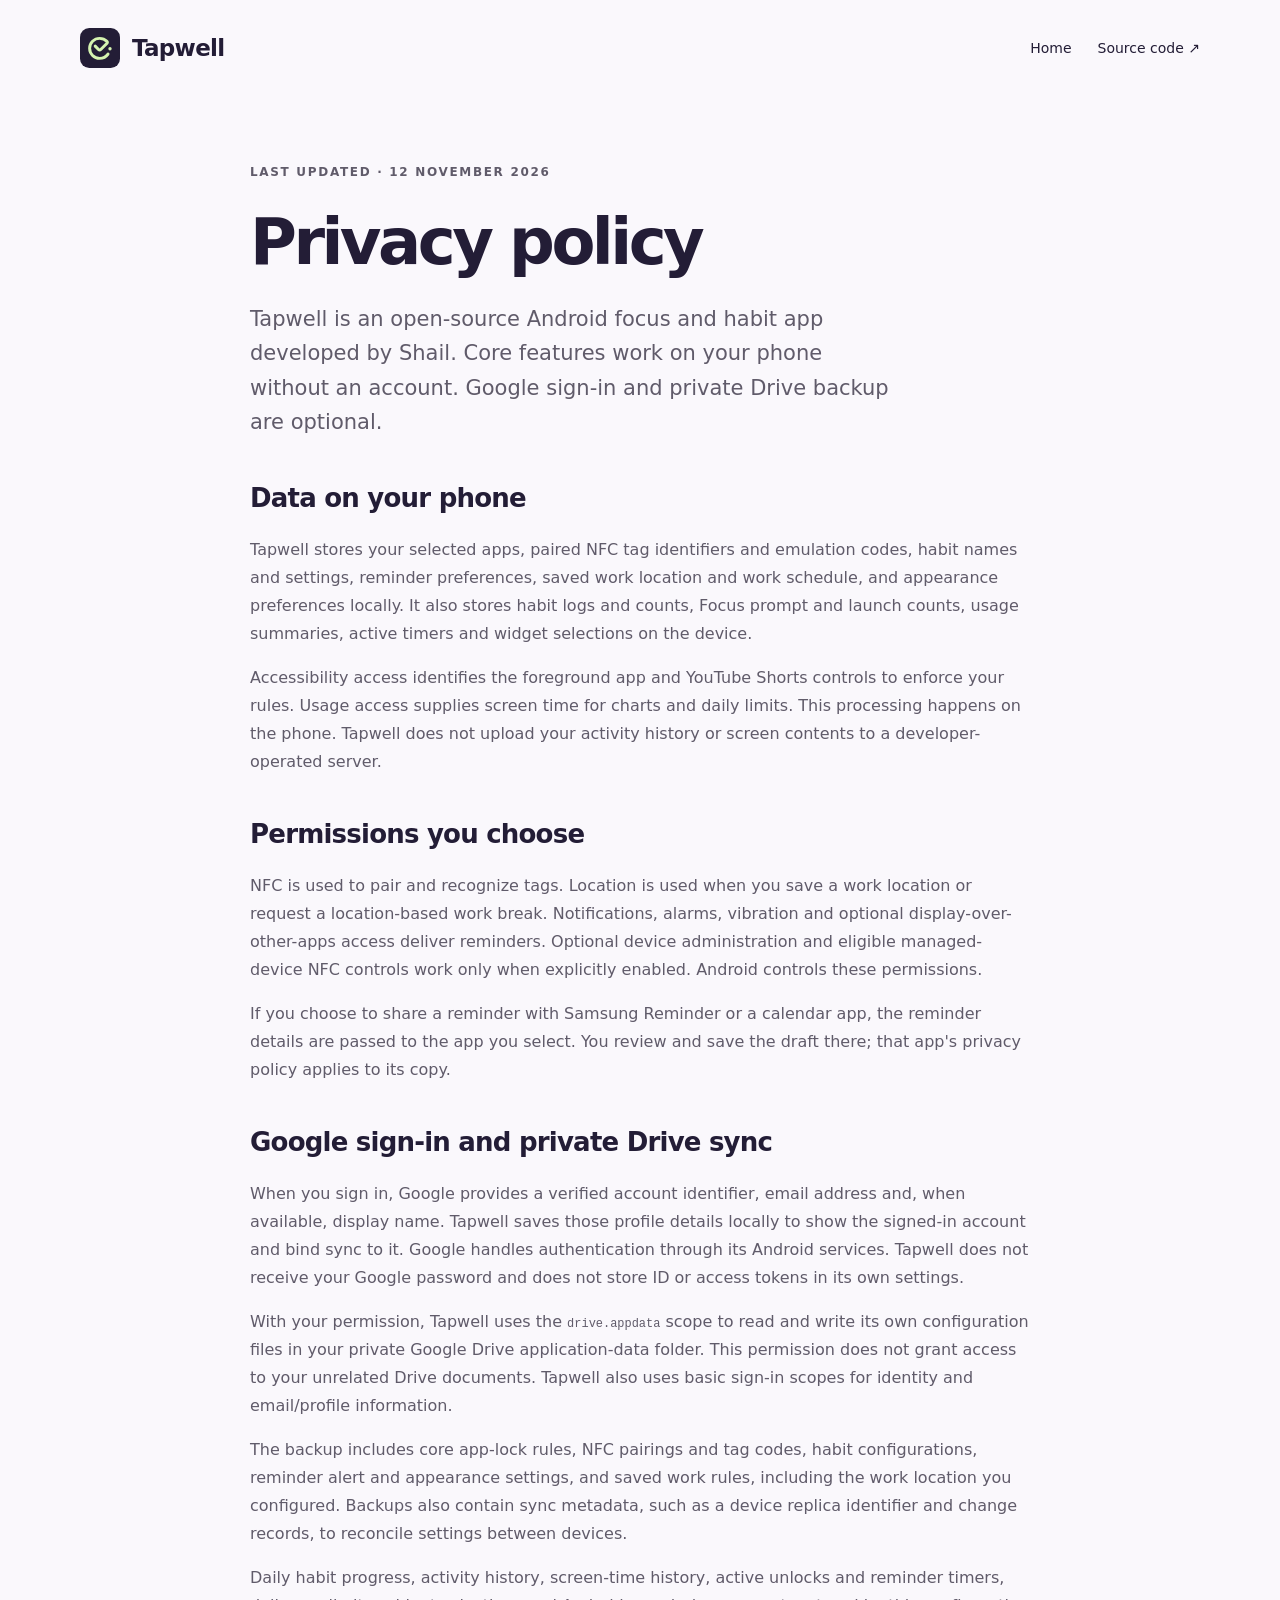
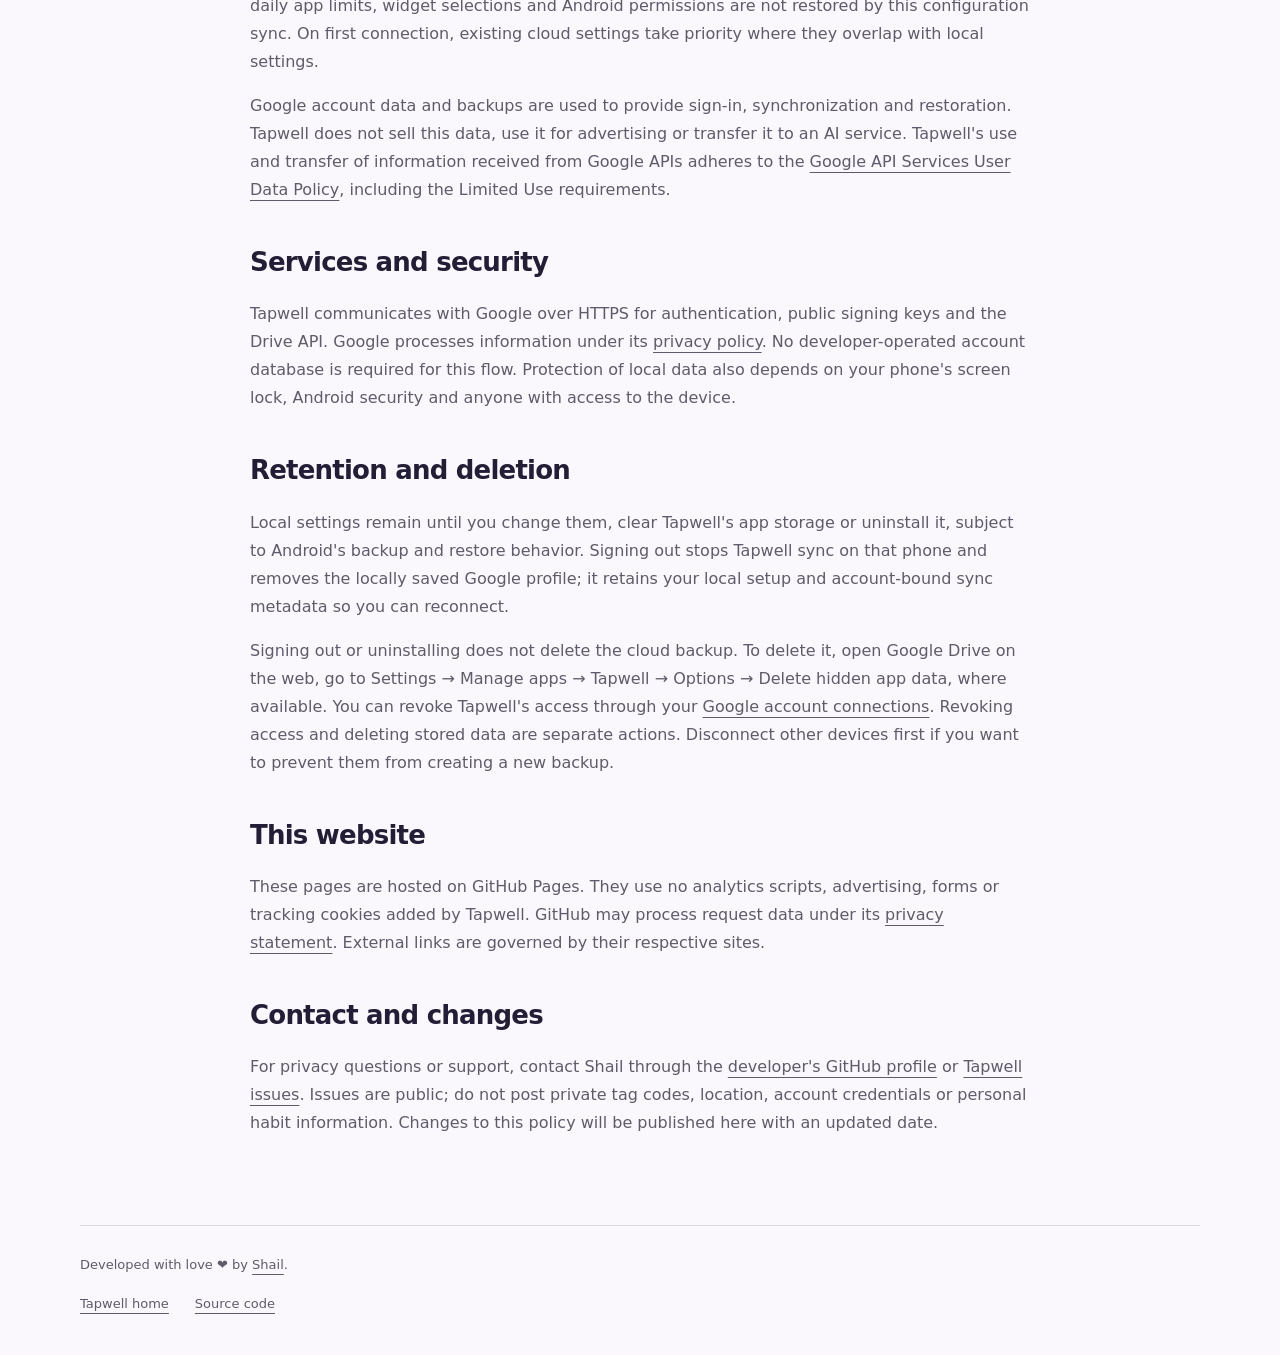
==== docs/privacy.html @ ba1a3500 "Publish Tapwell homepage and privacy policy" ====
<!doctype html>
<html lang="en">
<head>
  <meta charset="utf-8">
  <meta name="viewport" content="width=device-width, initial-scale=1">
  <meta name="description" content="How Tapwell handles local app data, Google sign-in and optional private Google Drive backups.">
  <title>Privacy policy — Tapwell</title>
  <link rel="icon" href="tapwell.svg" type="image/svg+xml">
  <link rel="stylesheet" href="style.css">
</head>
<body>
  <header><a class="brand" href="./"><img src="tapwell.svg" width="40" height="40" alt="">Tapwell</a><nav aria-label="Main"><a href="./">Home</a><a href="https://github.com/Shail9802/Tapwell">Source code ↗</a></nav></header>
  <main class="policy">
    <p class="eyebrow">Last updated · 12 November 2026</p>
    <h1>Privacy policy</h1>
    <p class="lead">Tapwell is an open-source Android focus and habit app developed by Shail. Core features work on your phone without an account. Google sign-in and private Drive backup are optional.</p>
    <h2>Data on your phone</h2>
    <p>Tapwell stores your selected apps, paired NFC tag identifiers and emulation codes, habit names and settings, reminder preferences, saved work location and work schedule, and appearance preferences locally. It also stores habit logs and counts, Focus prompt and launch counts, usage summaries, active timers and widget selections on the device.</p>
    <p>Accessibility access identifies the foreground app and YouTube Shorts controls to enforce your rules. Usage access supplies screen time for charts and daily limits. This processing happens on the phone. Tapwell does not upload your activity history or screen contents to a developer-operated server.</p>
    <h2>Permissions you choose</h2>
    <p>NFC is used to pair and recognize tags. Location is used when you save a work location or request a location-based work break. Notifications, alarms, vibration and optional display-over-other-apps access deliver reminders. Optional device administration and eligible managed-device NFC controls work only when explicitly enabled. Android controls these permissions.</p>
    <p>If you choose to share a reminder with Samsung Reminder or a calendar app, the reminder details are passed to the app you select. You review and save the draft there; that app's privacy policy applies to its copy.</p>
    <h2>Google sign-in and private Drive sync</h2>
    <p>When you sign in, Google provides a verified account identifier, email address and, when available, display name. Tapwell saves those profile details locally to show the signed-in account and bind sync to it. Google handles authentication through its Android services. Tapwell does not receive your Google password and does not store ID or access tokens in its own settings.</p>
    <p>With your permission, Tapwell uses the <code>drive.appdata</code> scope to read and write its own configuration files in your private Google Drive application-data folder. This permission does not grant access to your unrelated Drive documents. Tapwell also uses basic sign-in scopes for identity and email/profile information.</p>
    <p>The backup includes core app-lock rules, NFC pairings and tag codes, habit configurations, reminder alert and appearance settings, and saved work rules, including the work location you configured. Backups also contain sync metadata, such as a device replica identifier and change records, to reconcile settings between devices.</p>
    <p>Daily habit progress, activity history, screen-time history, active unlocks and reminder timers, daily app limits, widget selections and Android permissions are not restored by this configuration sync. On first connection, existing cloud settings take priority where they overlap with local settings.</p>
    <p>Google account data and backups are used to provide sign-in, synchronization and restoration. Tapwell does not sell this data, use it for advertising or transfer it to an AI service. Tapwell's use and transfer of information received from Google APIs adheres to the <a href="https://developers.google.com/terms/api-services-user-data-policy">Google API Services User Data Policy</a>, including the Limited Use requirements.</p>
    <h2>Services and security</h2>
    <p>Tapwell communicates with Google over HTTPS for authentication, public signing keys and the Drive API. Google processes information under its <a href="https://policies.google.com/privacy">privacy policy</a>. No developer-operated account database is required for this flow. Protection of local data also depends on your phone's screen lock, Android security and anyone with access to the device.</p>
    <h2>Retention and deletion</h2>
    <p>Local settings remain until you change them, clear Tapwell's app storage or uninstall it, subject to Android's backup and restore behavior. Signing out stops Tapwell sync on that phone and removes the locally saved Google profile; it retains your local setup and account-bound sync metadata so you can reconnect.</p>
    <p>Signing out or uninstalling does not delete the cloud backup. To delete it, open Google Drive on the web, go to Settings → Manage apps → Tapwell → Options → Delete hidden app data, where available. You can revoke Tapwell's access through your <a href="https://myaccount.google.com/connections">Google account connections</a>. Revoking access and deleting stored data are separate actions. Disconnect other devices first if you want to prevent them from creating a new backup.</p>
    <h2>This website</h2>
    <p>These pages are hosted on GitHub Pages. They use no analytics scripts, advertising, forms or tracking cookies added by Tapwell. GitHub may process request data under its <a href="https://docs.github.com/en/site-policy/privacy-policies/github-general-privacy-statement">privacy statement</a>. External links are governed by their respective sites.</p>
    <h2>Contact and changes</h2>
    <p>For privacy questions or support, contact Shail through the <a href="https://github.com/Shail9802">developer's GitHub profile</a> or <a href="https://github.com/Shail9802/Tapwell/issues">Tapwell issues</a>. Issues are public; do not post private tag codes, location, account credentials or personal habit information. Changes to this policy will be published here with an updated date.</p>
  </main>
  <footer><p>Developed with love ❤️ by <a href="https://github.com/Shail9802">Shail</a>.</p><div><a href="./">Tapwell home</a><a href="https://github.com/Shail9802/Tapwell">Source code</a></div></footer>
</body>
</html>
---- docs/style.css ----
:root{color-scheme:light dark;--bg:#faf8fc;--ink:#231d36;--muted:#605b6a;--line:#ded9e5;--accent:#d5f3b0;--surface:#f0edf4;font-family:system-ui,-apple-system,"Segoe UI",sans-serif;color:var(--ink);background:var(--bg)}
*{box-sizing:border-box}body{margin:0}a{color:inherit;text-underline-offset:5px}a:hover{text-decoration-thickness:2px}a:focus-visible{outline:3px solid #72964e;outline-offset:5px;border-radius:4px}header,main,footer{width:min(1120px,calc(100% - 64px));margin-inline:auto}header{display:flex;justify-content:space-between;align-items:center;gap:24px;padding-block:28px}.brand{display:flex;align-items:center;gap:12px;font-size:23px;font-weight:650;text-decoration:none;letter-spacing:-.7px}nav,footer div{display:flex;gap:26px;flex-wrap:wrap}nav{font-size:14px}nav a{text-decoration:none}.intro{padding:84px 0 96px;max-width:850px}.eyebrow,.number{text-transform:uppercase;letter-spacing:.14em;font-size:12px;font-weight:650;color:var(--muted)}h1{font-size:clamp(48px,7.6vw,88px);line-height:1.04;letter-spacing:-.055em;font-weight:550;margin:26px 0}.lead{font-size:21px;line-height:1.65;max-width:650px;color:var(--muted)}.button{display:inline-flex;gap:30px;align-items:center;padding:18px 24px;border-radius:30px;background:var(--ink);color:var(--bg);font-weight:600;text-decoration:none;margin-top:20px;transition:transform .18s}.button:hover{transform:translateY(-2px)}.button:active{transform:translateY(1px)}.detail{font-size:13px;color:var(--muted);margin-top:18px}.features{display:grid;grid-template-columns:repeat(3,1fr);gap:40px;padding:48px 0 64px;border-top:1px solid var(--line)}h2{font-size:26px;line-height:1.25;letter-spacing:-.03em;font-weight:600}p{line-height:1.75}.features p,.account p{color:var(--muted)}.account{padding:40px;border-radius:28px;background:var(--surface);margin:0 0 72px;max-width:850px}.account h2{margin-top:0}.policy{max-width:780px;padding:54px 0 72px}.policy h1{font-size:clamp(42px,6vw,64px)}.policy h2{margin-top:42px}.policy p{color:var(--muted)}code{overflow-wrap:anywhere;font-size:.92em}footer{border-top:1px solid var(--line);padding:28px 0 44px;font-size:13px;color:var(--muted)}footer p{margin:0 0 10px}footer div{margin-top:20px}@media(prefers-color-scheme:dark){:root{--bg:#17141e;--ink:#eeebf3;--muted:#bdb7c8;--line:#393342;--surface:#25202f}.button{background:var(--accent);color:#231d36}}@media(max-width:700px){header,main,footer{width:calc(100% - 40px)}header{gap:16px}nav{gap:16px;font-size:12px}.intro{padding:50px 0 64px}.lead{font-size:18px}.features{grid-template-columns:1fr;gap:24px;padding-block:32px}.features h2{margin-top:12px}.account{padding:24px;margin-bottom:48px}.policy{padding-top:32px}.brand{font-size:21px}.brand img{width:34px;height:34px}}@media(prefers-reduced-motion:reduce){*{transition:none!important;animation:none!important}}
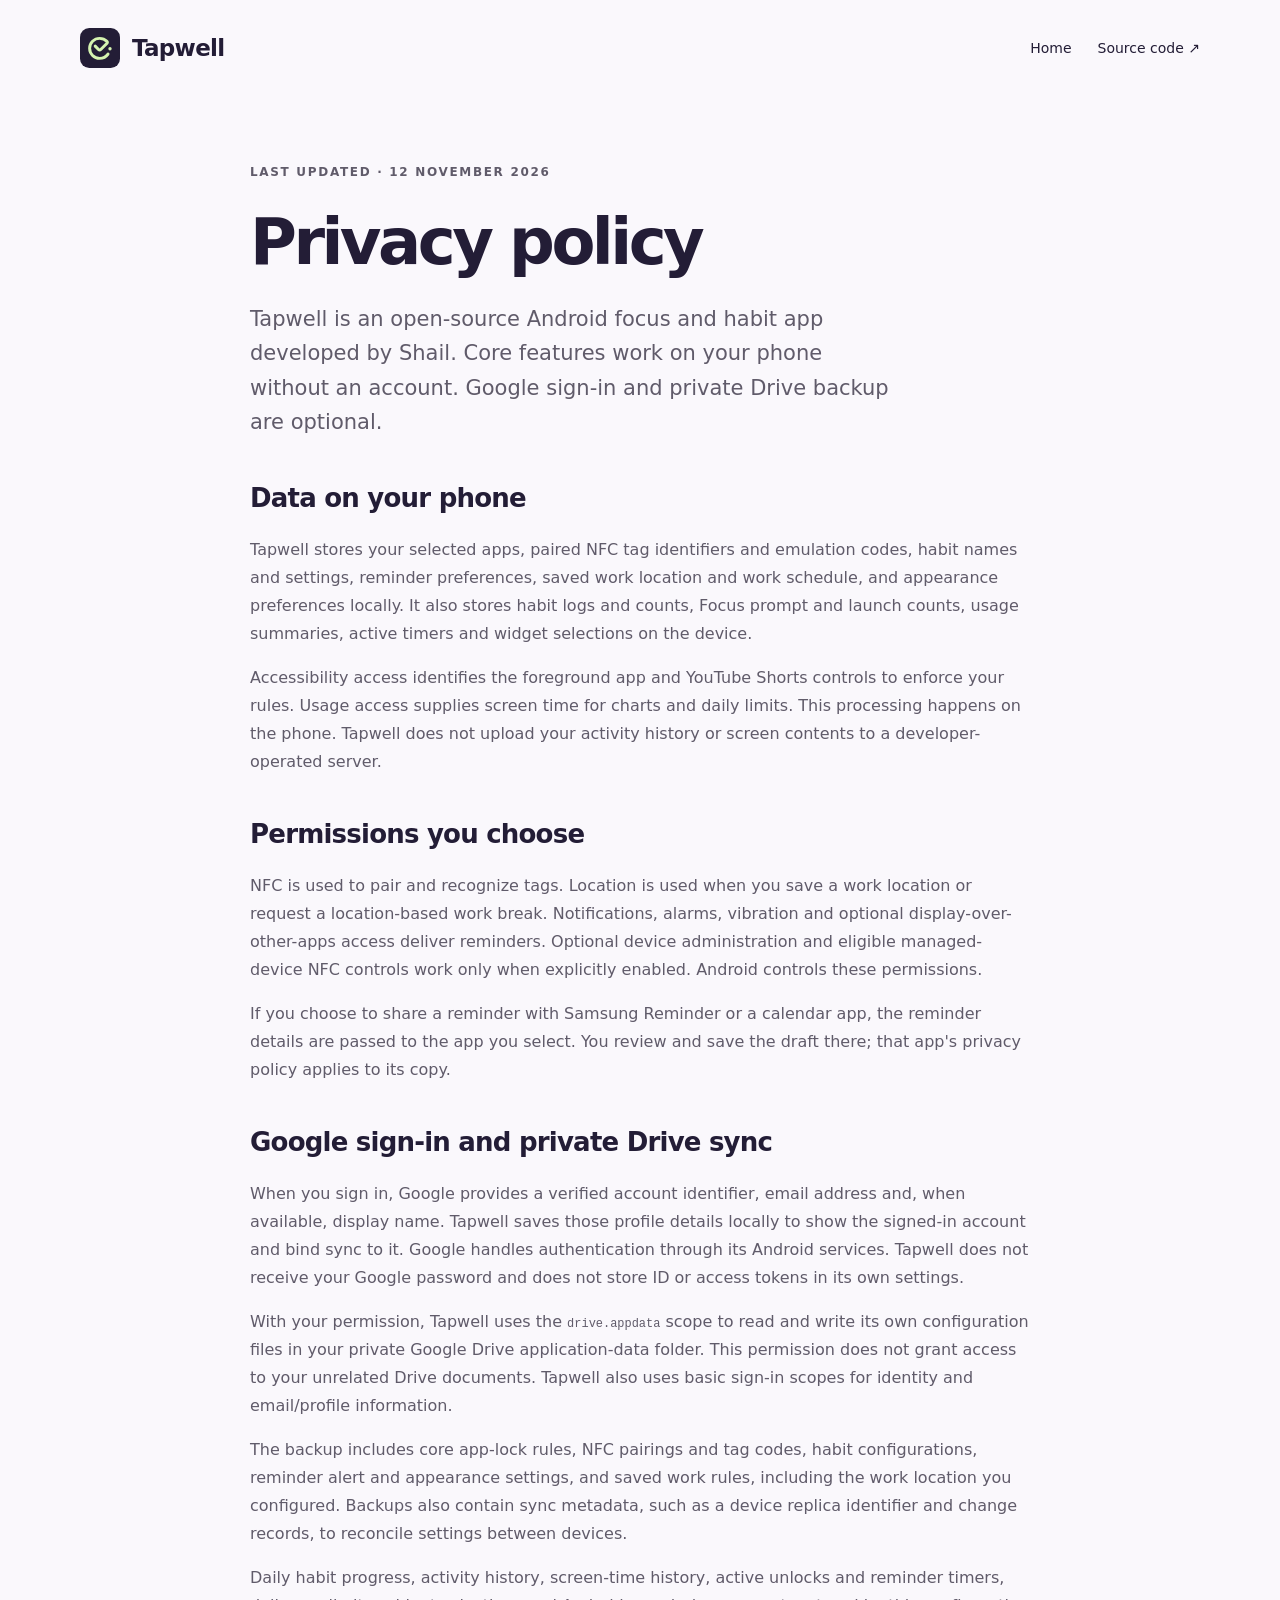
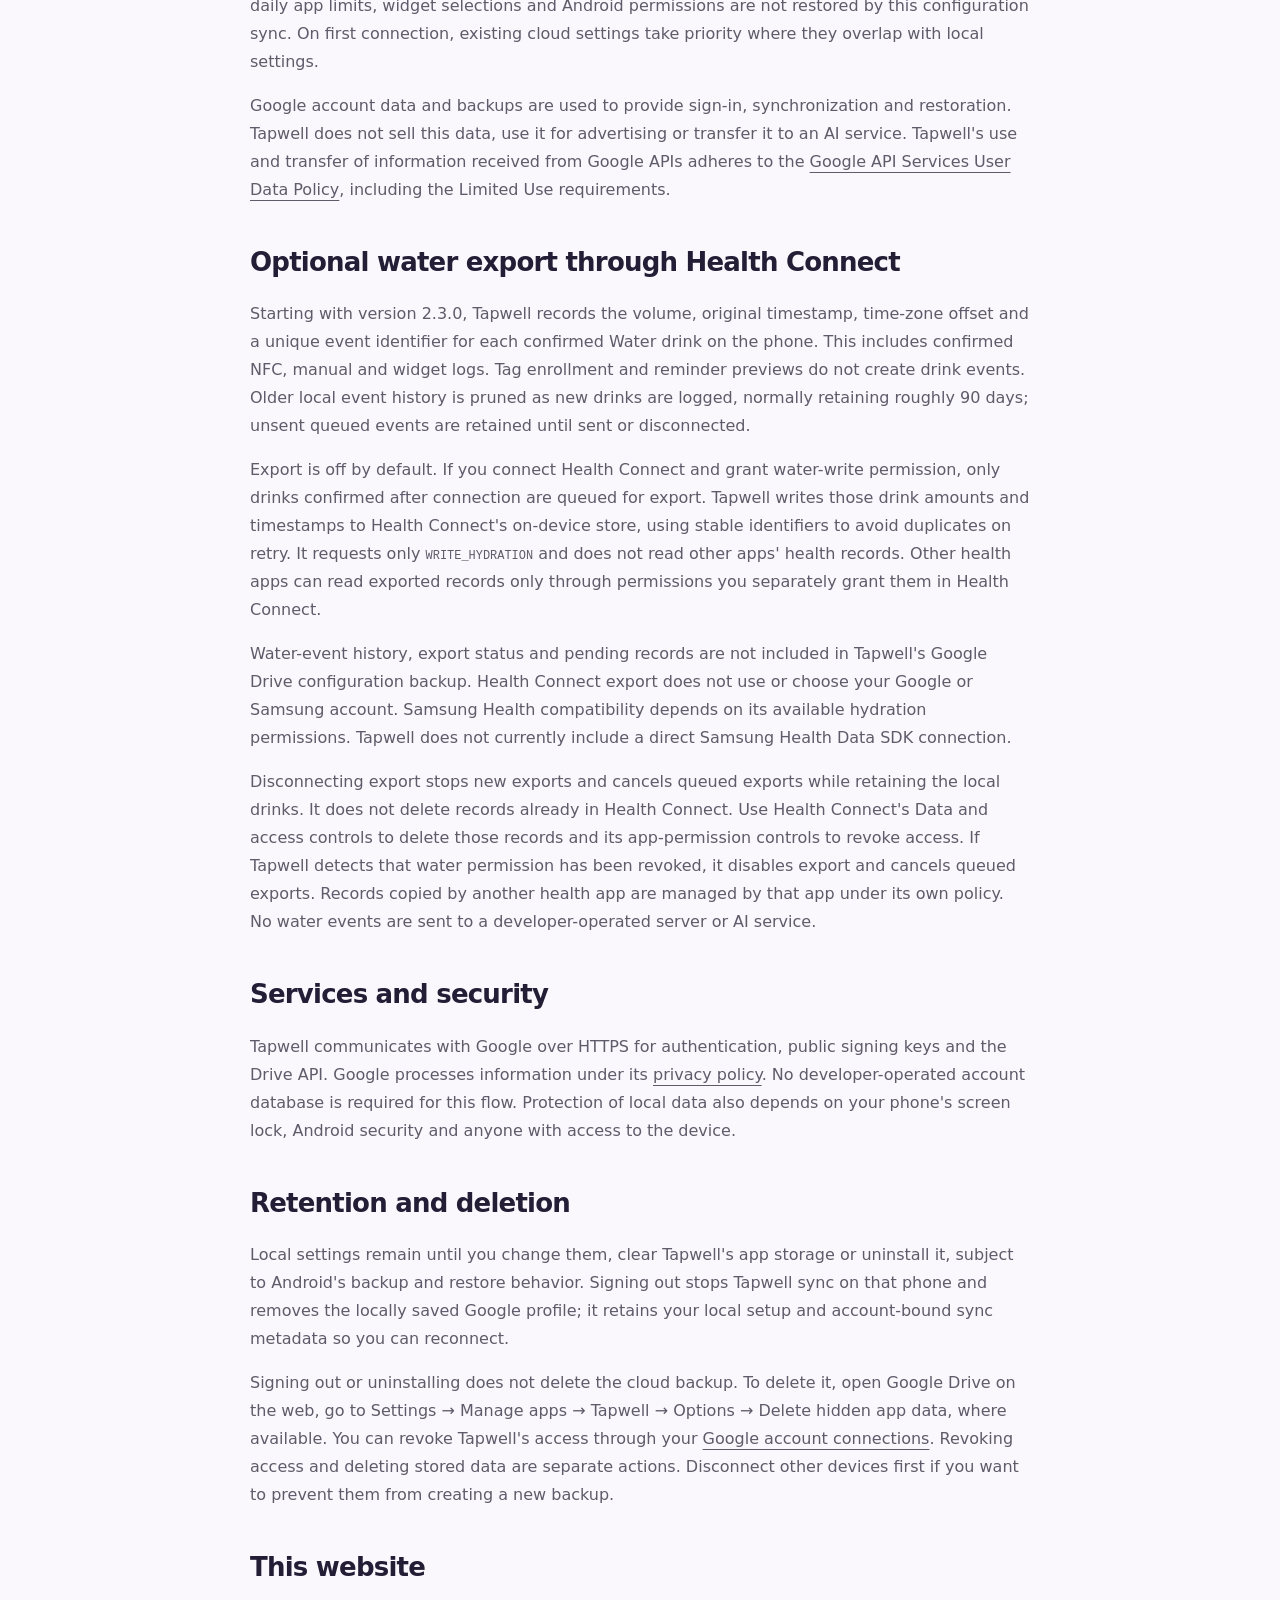
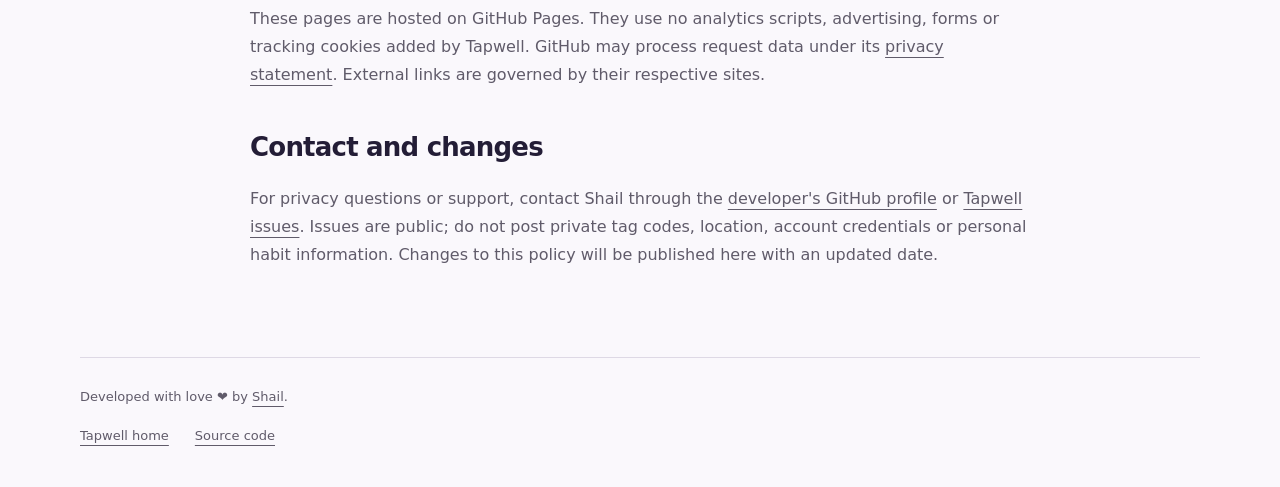
==== commit 67ba50a2: "Add optional Health Connect water export and Samsung compatibility status" ====
--- a/docs/privacy.html
+++ b/docs/privacy.html
@@ -26,6 +26,11 @@
     <p>The backup includes core app-lock rules, NFC pairings and tag codes, habit configurations, reminder alert and appearance settings, and saved work rules, including the work location you configured. Backups also contain sync metadata, such as a device replica identifier and change records, to reconcile settings between devices.</p>
     <p>Daily habit progress, activity history, screen-time history, active unlocks and reminder timers, daily app limits, widget selections and Android permissions are not restored by this configuration sync. On first connection, existing cloud settings take priority where they overlap with local settings.</p>
     <p>Google account data and backups are used to provide sign-in, synchronization and restoration. Tapwell does not sell this data, use it for advertising or transfer it to an AI service. Tapwell's use and transfer of information received from Google APIs adheres to the <a href="https://developers.google.com/terms/api-services-user-data-policy">Google API Services User Data Policy</a>, including the Limited Use requirements.</p>
+    <h2>Optional water export through Health Connect</h2>
+    <p>Starting with version 2.3.0, Tapwell records the volume, original timestamp, time-zone offset and a unique event identifier for each confirmed Water drink on the phone. This includes confirmed NFC, manual and widget logs. Tag enrollment and reminder previews do not create drink events. Older local event history is pruned as new drinks are logged, normally retaining roughly 90 days; unsent queued events are retained until sent or disconnected.</p>
+    <p>Export is off by default. If you connect Health Connect and grant water-write permission, only drinks confirmed after connection are queued for export. Tapwell writes those drink amounts and timestamps to Health Connect's on-device store, using stable identifiers to avoid duplicates on retry. It requests only <code>WRITE_HYDRATION</code> and does not read other apps' health records. Other health apps can read exported records only through permissions you separately grant them in Health Connect.</p>
+    <p>Water-event history, export status and pending records are not included in Tapwell's Google Drive configuration backup. Health Connect export does not use or choose your Google or Samsung account. Samsung Health compatibility depends on its available hydration permissions. Tapwell does not currently include a direct Samsung Health Data SDK connection.</p>
+    <p>Disconnecting export stops new exports and cancels queued exports while retaining the local drinks. It does not delete records already in Health Connect. Use Health Connect's Data and access controls to delete those records and its app-permission controls to revoke access. If Tapwell detects that water permission has been revoked, it disables export and cancels queued exports. Records copied by another health app are managed by that app under its own policy. No water events are sent to a developer-operated server or AI service.</p>
     <h2>Services and security</h2>
     <p>Tapwell communicates with Google over HTTPS for authentication, public signing keys and the Drive API. Google processes information under its <a href="https://policies.google.com/privacy">privacy policy</a>. No developer-operated account database is required for this flow. Protection of local data also depends on your phone's screen lock, Android security and anyone with access to the device.</p>
     <h2>Retention and deletion</h2>
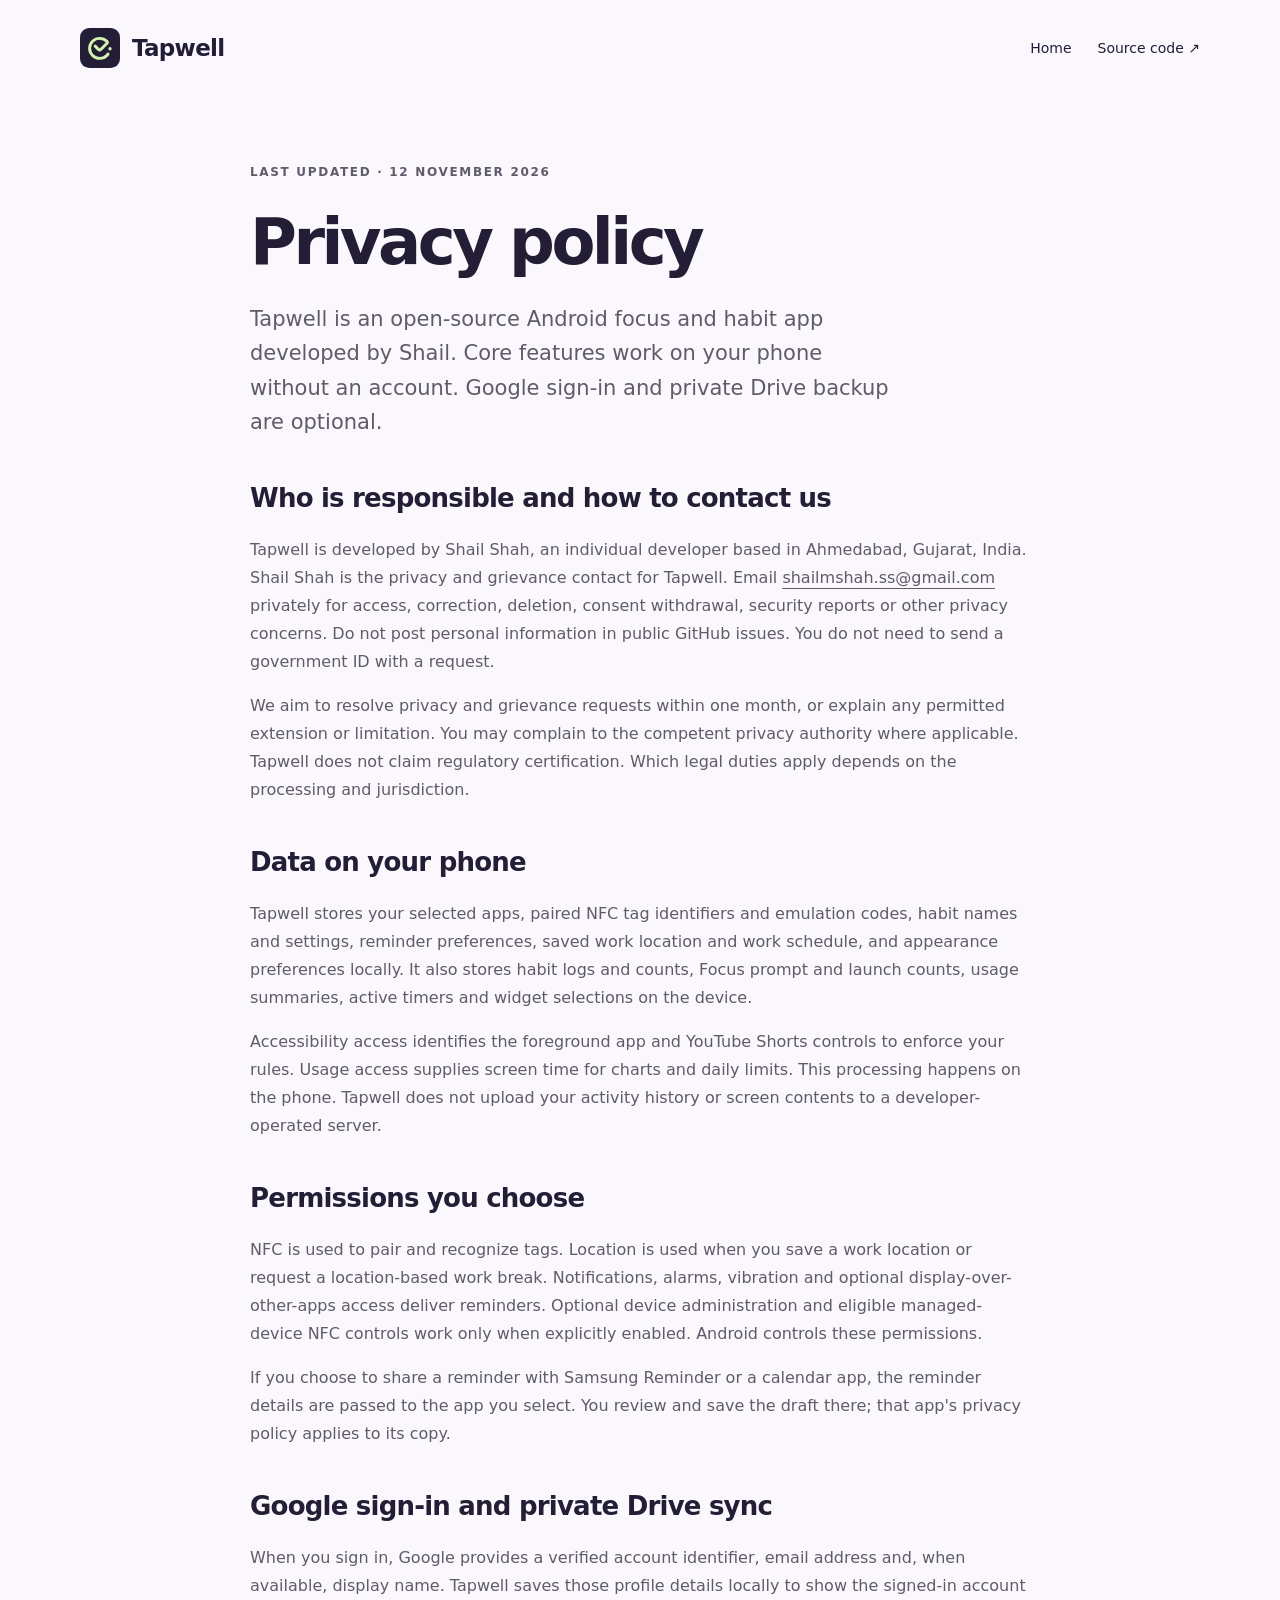
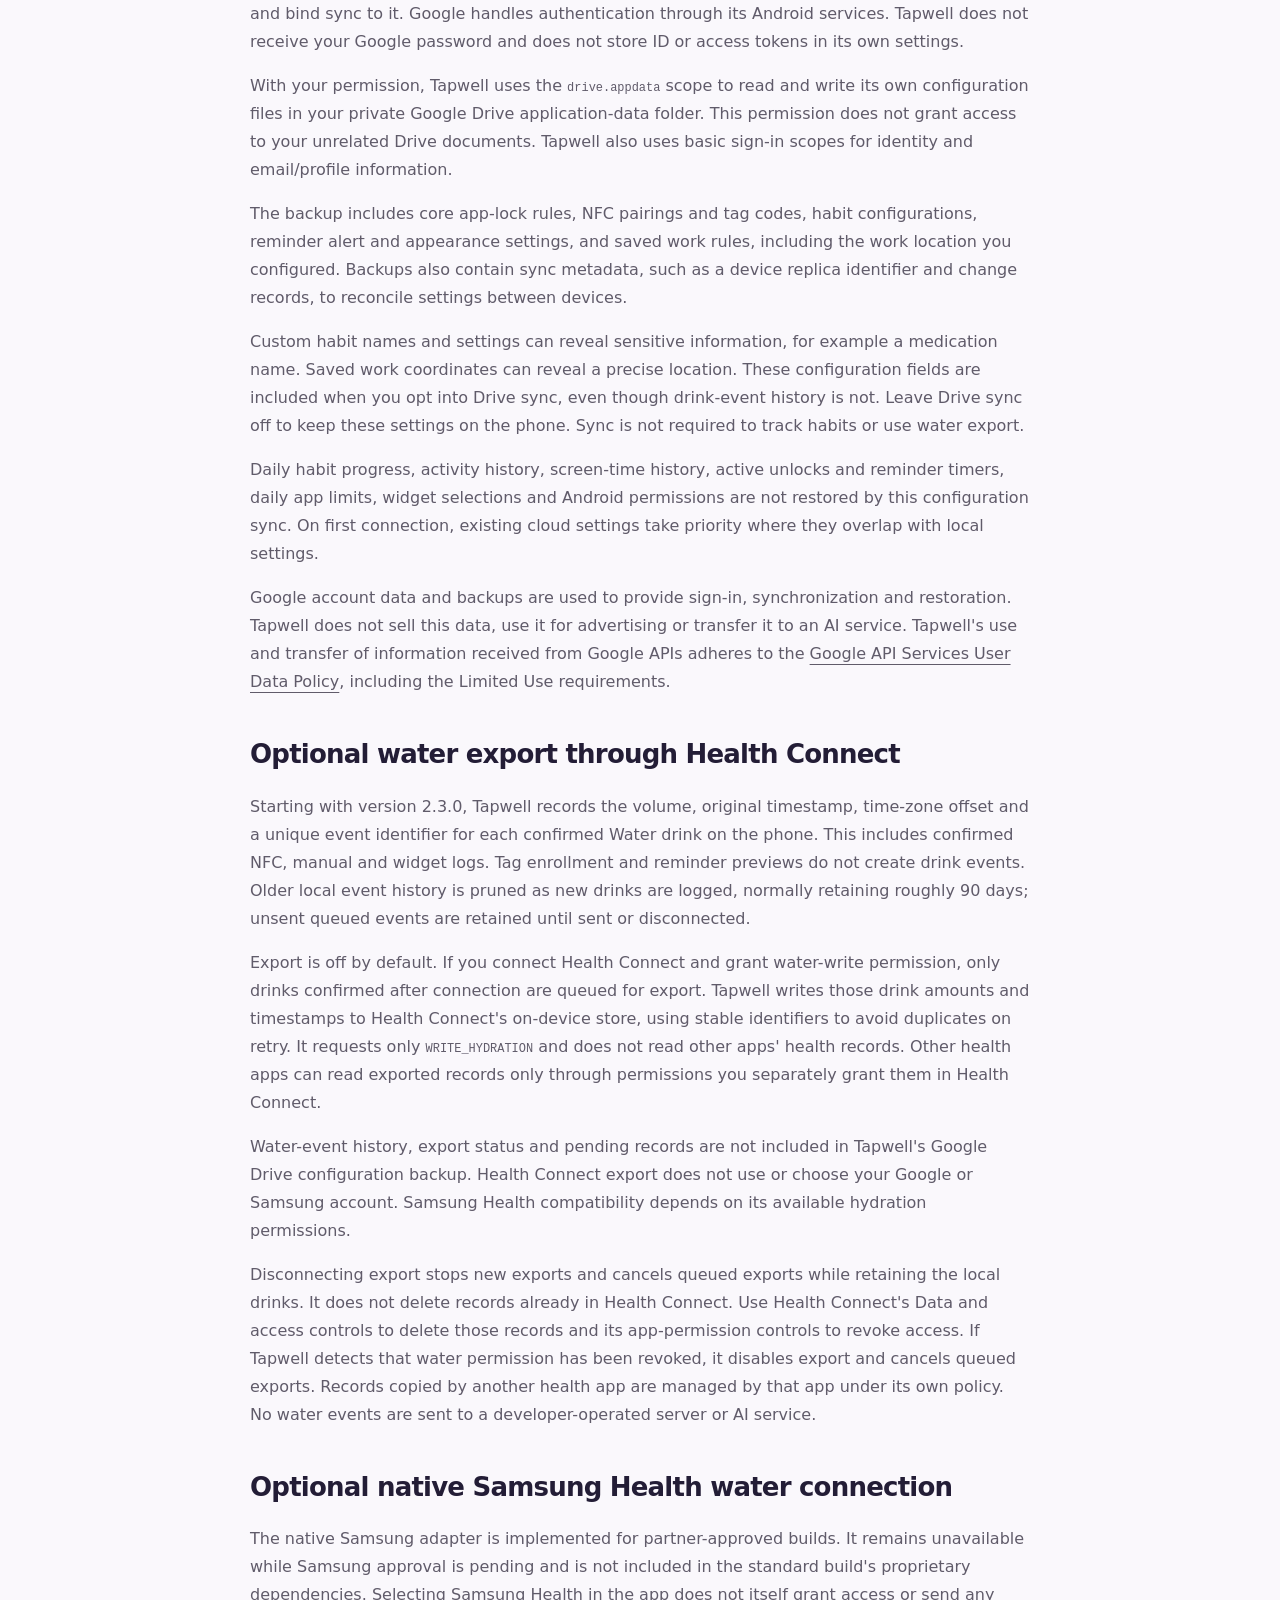
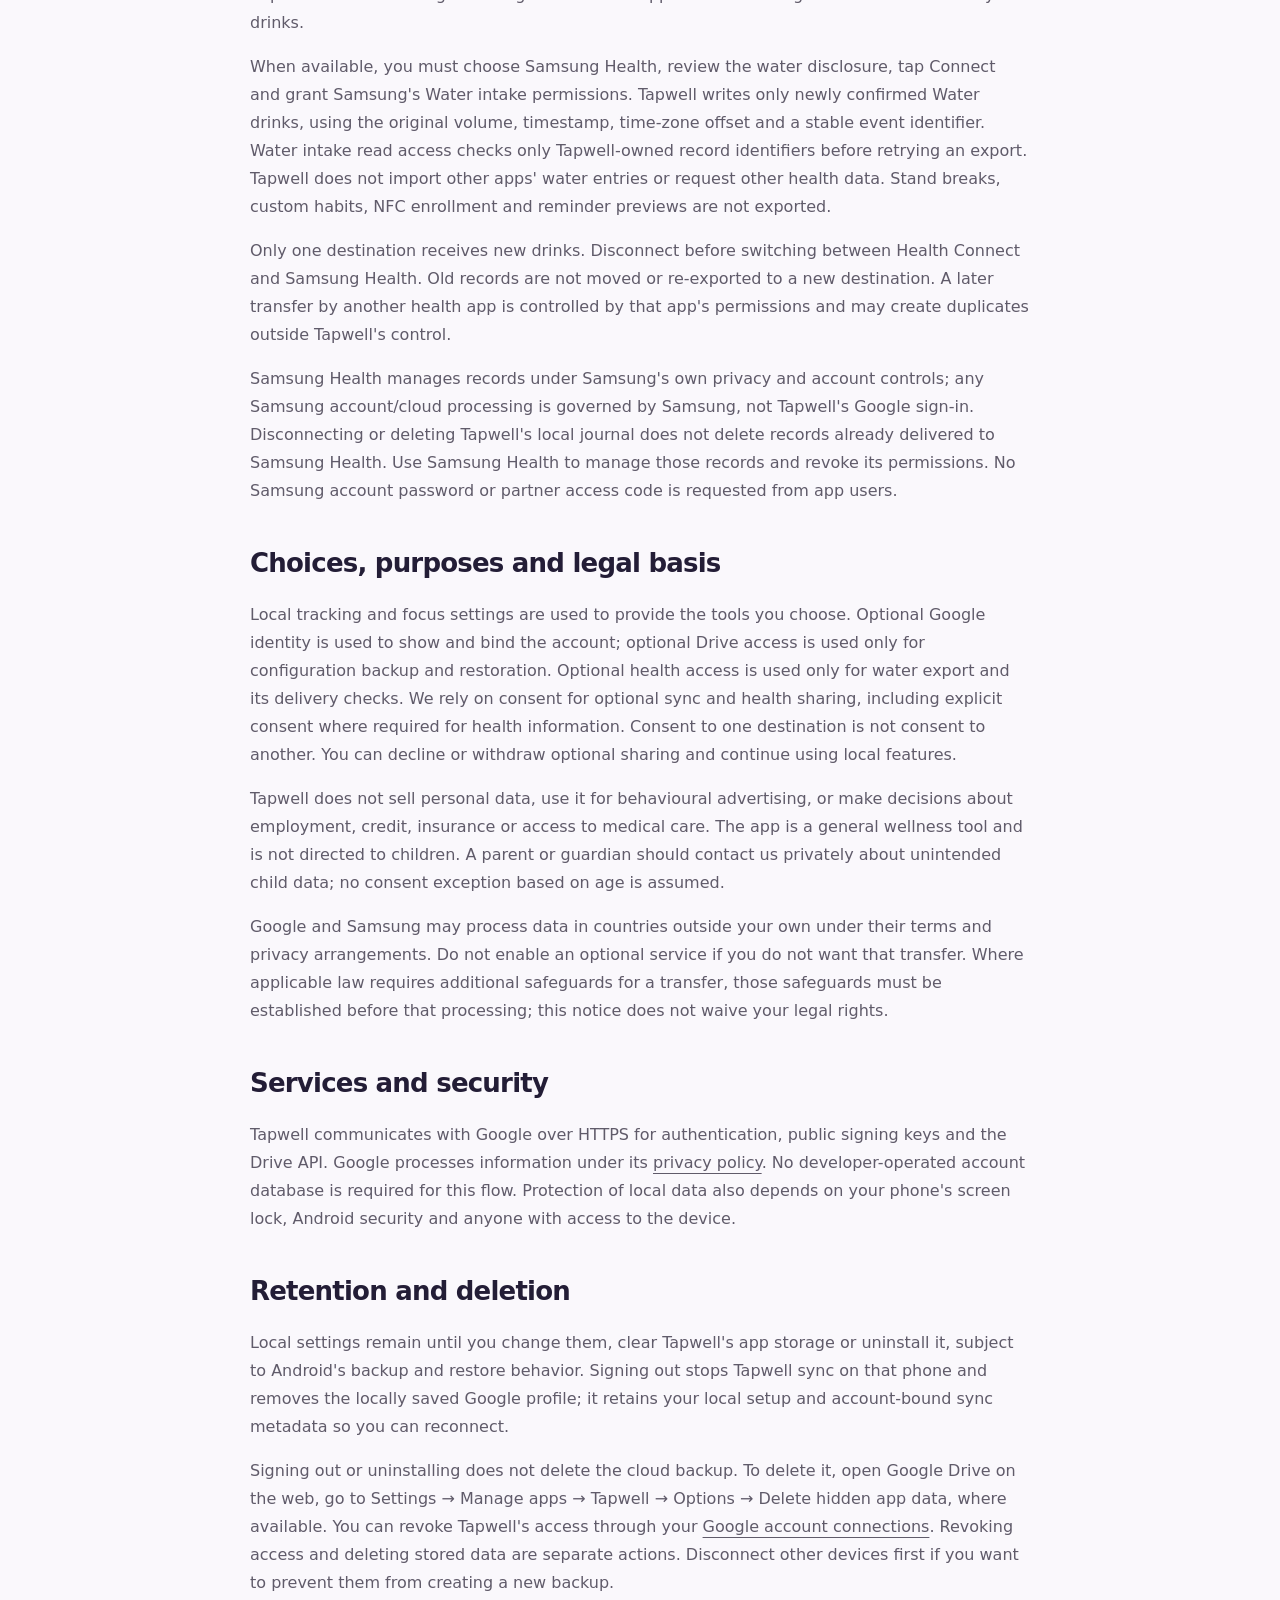
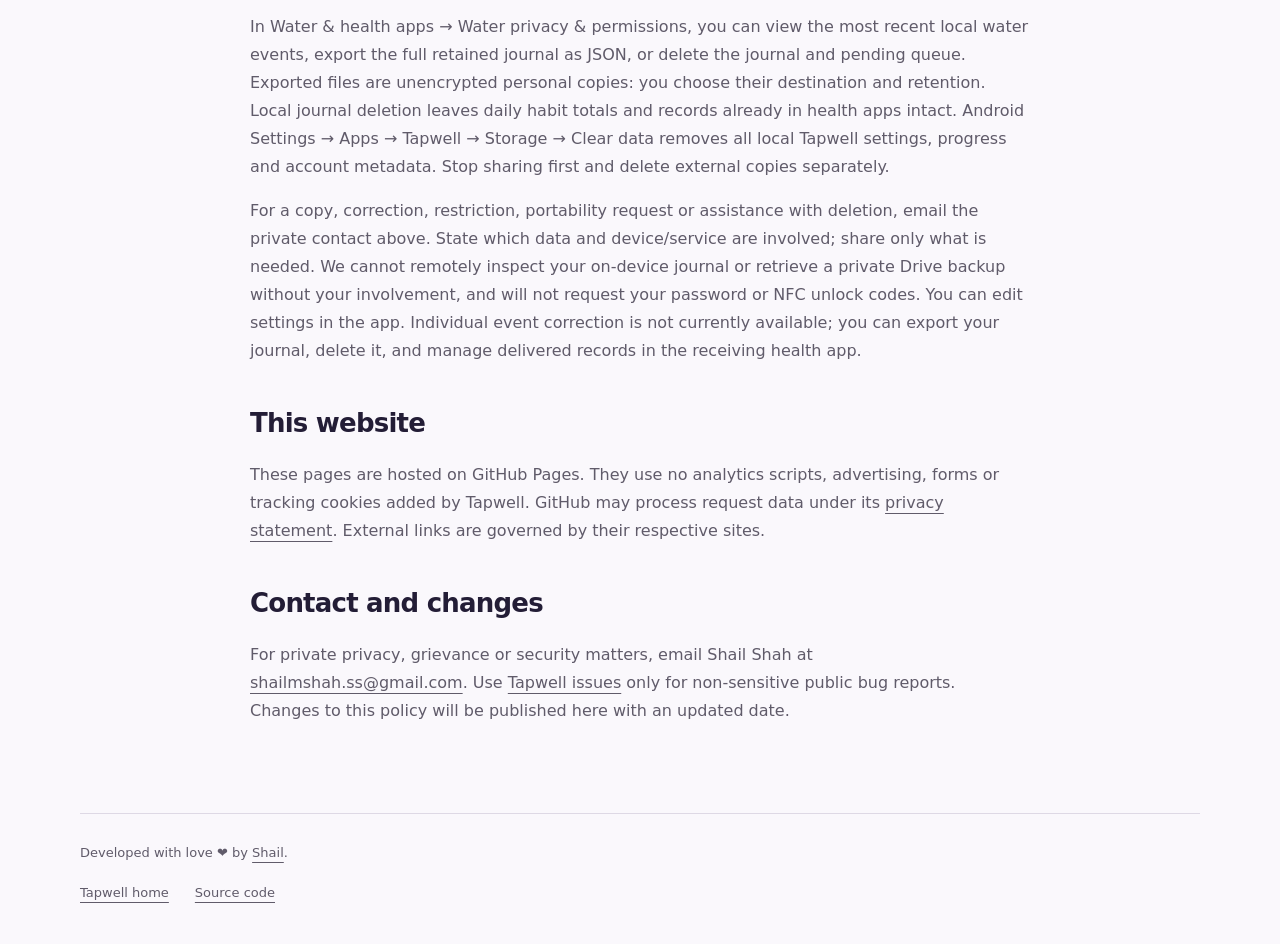
==== commit f3db5f4b: "Add water privacy controls and approval-gated Samsung adapter" ====
--- a/docs/privacy.html
+++ b/docs/privacy.html
@@ -14,6 +14,9 @@
     <p class="eyebrow">Last updated · 12 November 2026</p>
     <h1>Privacy policy</h1>
     <p class="lead">Tapwell is an open-source Android focus and habit app developed by Shail. Core features work on your phone without an account. Google sign-in and private Drive backup are optional.</p>
+    <h2>Who is responsible and how to contact us</h2>
+    <p>Tapwell is developed by Shail Shah, an individual developer based in Ahmedabad, Gujarat, India. Shail Shah is the privacy and grievance contact for Tapwell. Email <a href="mailto:shailmshah.ss@gmail.com">shailmshah.ss@gmail.com</a> privately for access, correction, deletion, consent withdrawal, security reports or other privacy concerns. Do not post personal information in public GitHub issues. You do not need to send a government ID with a request.</p>
+    <p>We aim to resolve privacy and grievance requests within one month, or explain any permitted extension or limitation. You may complain to the competent privacy authority where applicable. Tapwell does not claim regulatory certification. Which legal duties apply depends on the processing and jurisdiction.</p>
     <h2>Data on your phone</h2>
     <p>Tapwell stores your selected apps, paired NFC tag identifiers and emulation codes, habit names and settings, reminder preferences, saved work location and work schedule, and appearance preferences locally. It also stores habit logs and counts, Focus prompt and launch counts, usage summaries, active timers and widget selections on the device.</p>
     <p>Accessibility access identifies the foreground app and YouTube Shorts controls to enforce your rules. Usage access supplies screen time for charts and daily limits. This processing happens on the phone. Tapwell does not upload your activity history or screen contents to a developer-operated server.</p>
@@ -24,22 +27,34 @@
     <p>When you sign in, Google provides a verified account identifier, email address and, when available, display name. Tapwell saves those profile details locally to show the signed-in account and bind sync to it. Google handles authentication through its Android services. Tapwell does not receive your Google password and does not store ID or access tokens in its own settings.</p>
     <p>With your permission, Tapwell uses the <code>drive.appdata</code> scope to read and write its own configuration files in your private Google Drive application-data folder. This permission does not grant access to your unrelated Drive documents. Tapwell also uses basic sign-in scopes for identity and email/profile information.</p>
     <p>The backup includes core app-lock rules, NFC pairings and tag codes, habit configurations, reminder alert and appearance settings, and saved work rules, including the work location you configured. Backups also contain sync metadata, such as a device replica identifier and change records, to reconcile settings between devices.</p>
+    <p>Custom habit names and settings can reveal sensitive information, for example a medication name. Saved work coordinates can reveal a precise location. These configuration fields are included when you opt into Drive sync, even though drink-event history is not. Leave Drive sync off to keep these settings on the phone. Sync is not required to track habits or use water export.</p>
     <p>Daily habit progress, activity history, screen-time history, active unlocks and reminder timers, daily app limits, widget selections and Android permissions are not restored by this configuration sync. On first connection, existing cloud settings take priority where they overlap with local settings.</p>
     <p>Google account data and backups are used to provide sign-in, synchronization and restoration. Tapwell does not sell this data, use it for advertising or transfer it to an AI service. Tapwell's use and transfer of information received from Google APIs adheres to the <a href="https://developers.google.com/terms/api-services-user-data-policy">Google API Services User Data Policy</a>, including the Limited Use requirements.</p>
     <h2>Optional water export through Health Connect</h2>
     <p>Starting with version 2.3.0, Tapwell records the volume, original timestamp, time-zone offset and a unique event identifier for each confirmed Water drink on the phone. This includes confirmed NFC, manual and widget logs. Tag enrollment and reminder previews do not create drink events. Older local event history is pruned as new drinks are logged, normally retaining roughly 90 days; unsent queued events are retained until sent or disconnected.</p>
     <p>Export is off by default. If you connect Health Connect and grant water-write permission, only drinks confirmed after connection are queued for export. Tapwell writes those drink amounts and timestamps to Health Connect's on-device store, using stable identifiers to avoid duplicates on retry. It requests only <code>WRITE_HYDRATION</code> and does not read other apps' health records. Other health apps can read exported records only through permissions you separately grant them in Health Connect.</p>
-    <p>Water-event history, export status and pending records are not included in Tapwell's Google Drive configuration backup. Health Connect export does not use or choose your Google or Samsung account. Samsung Health compatibility depends on its available hydration permissions. Tapwell does not currently include a direct Samsung Health Data SDK connection.</p>
+    <p>Water-event history, export status and pending records are not included in Tapwell's Google Drive configuration backup. Health Connect export does not use or choose your Google or Samsung account. Samsung Health compatibility depends on its available hydration permissions.</p>
     <p>Disconnecting export stops new exports and cancels queued exports while retaining the local drinks. It does not delete records already in Health Connect. Use Health Connect's Data and access controls to delete those records and its app-permission controls to revoke access. If Tapwell detects that water permission has been revoked, it disables export and cancels queued exports. Records copied by another health app are managed by that app under its own policy. No water events are sent to a developer-operated server or AI service.</p>
+    <h2>Optional native Samsung Health water connection</h2>
+    <p>The native Samsung adapter is implemented for partner-approved builds. It remains unavailable while Samsung approval is pending and is not included in the standard build's proprietary dependencies. Selecting Samsung Health in the app does not itself grant access or send any drinks.</p>
+    <p>When available, you must choose Samsung Health, review the water disclosure, tap Connect and grant Samsung's Water intake permissions. Tapwell writes only newly confirmed Water drinks, using the original volume, timestamp, time-zone offset and a stable event identifier. Water intake read access checks only Tapwell-owned record identifiers before retrying an export. Tapwell does not import other apps' water entries or request other health data. Stand breaks, custom habits, NFC enrollment and reminder previews are not exported.</p>
+    <p>Only one destination receives new drinks. Disconnect before switching between Health Connect and Samsung Health. Old records are not moved or re-exported to a new destination. A later transfer by another health app is controlled by that app's permissions and may create duplicates outside Tapwell's control.</p>
+    <p>Samsung Health manages records under Samsung's own privacy and account controls; any Samsung account/cloud processing is governed by Samsung, not Tapwell's Google sign-in. Disconnecting or deleting Tapwell's local journal does not delete records already delivered to Samsung Health. Use Samsung Health to manage those records and revoke its permissions. No Samsung account password or partner access code is requested from app users.</p>
+    <h2>Choices, purposes and legal basis</h2>
+    <p>Local tracking and focus settings are used to provide the tools you choose. Optional Google identity is used to show and bind the account; optional Drive access is used only for configuration backup and restoration. Optional health access is used only for water export and its delivery checks. We rely on consent for optional sync and health sharing, including explicit consent where required for health information. Consent to one destination is not consent to another. You can decline or withdraw optional sharing and continue using local features.</p>
+    <p>Tapwell does not sell personal data, use it for behavioural advertising, or make decisions about employment, credit, insurance or access to medical care. The app is a general wellness tool and is not directed to children. A parent or guardian should contact us privately about unintended child data; no consent exception based on age is assumed.</p>
+    <p>Google and Samsung may process data in countries outside your own under their terms and privacy arrangements. Do not enable an optional service if you do not want that transfer. Where applicable law requires additional safeguards for a transfer, those safeguards must be established before that processing; this notice does not waive your legal rights.</p>
     <h2>Services and security</h2>
     <p>Tapwell communicates with Google over HTTPS for authentication, public signing keys and the Drive API. Google processes information under its <a href="https://policies.google.com/privacy">privacy policy</a>. No developer-operated account database is required for this flow. Protection of local data also depends on your phone's screen lock, Android security and anyone with access to the device.</p>
     <h2>Retention and deletion</h2>
     <p>Local settings remain until you change them, clear Tapwell's app storage or uninstall it, subject to Android's backup and restore behavior. Signing out stops Tapwell sync on that phone and removes the locally saved Google profile; it retains your local setup and account-bound sync metadata so you can reconnect.</p>
     <p>Signing out or uninstalling does not delete the cloud backup. To delete it, open Google Drive on the web, go to Settings → Manage apps → Tapwell → Options → Delete hidden app data, where available. You can revoke Tapwell's access through your <a href="https://myaccount.google.com/connections">Google account connections</a>. Revoking access and deleting stored data are separate actions. Disconnect other devices first if you want to prevent them from creating a new backup.</p>
+    <p>In Water &amp; health apps → Water privacy &amp; permissions, you can view the most recent local water events, export the full retained journal as JSON, or delete the journal and pending queue. Exported files are unencrypted personal copies: you choose their destination and retention. Local journal deletion leaves daily habit totals and records already in health apps intact. Android Settings → Apps → Tapwell → Storage → Clear data removes all local Tapwell settings, progress and account metadata. Stop sharing first and delete external copies separately.</p>
+    <p>For a copy, correction, restriction, portability request or assistance with deletion, email the private contact above. State which data and device/service are involved; share only what is needed. We cannot remotely inspect your on-device journal or retrieve a private Drive backup without your involvement, and will not request your password or NFC unlock codes. You can edit settings in the app. Individual event correction is not currently available; you can export your journal, delete it, and manage delivered records in the receiving health app.</p>
     <h2>This website</h2>
     <p>These pages are hosted on GitHub Pages. They use no analytics scripts, advertising, forms or tracking cookies added by Tapwell. GitHub may process request data under its <a href="https://docs.github.com/en/site-policy/privacy-policies/github-general-privacy-statement">privacy statement</a>. External links are governed by their respective sites.</p>
     <h2>Contact and changes</h2>
-    <p>For privacy questions or support, contact Shail through the <a href="https://github.com/Shail9802">developer's GitHub profile</a> or <a href="https://github.com/Shail9802/Tapwell/issues">Tapwell issues</a>. Issues are public; do not post private tag codes, location, account credentials or personal habit information. Changes to this policy will be published here with an updated date.</p>
+    <p>For private privacy, grievance or security matters, email Shail Shah at <a href="mailto:shailmshah.ss@gmail.com">shailmshah.ss@gmail.com</a>. Use <a href="https://github.com/Shail9802/Tapwell/issues">Tapwell issues</a> only for non-sensitive public bug reports. Changes to this policy will be published here with an updated date.</p>
   </main>
   <footer><p>Developed with love ❤️ by <a href="https://github.com/Shail9802">Shail</a>.</p><div><a href="./">Tapwell home</a><a href="https://github.com/Shail9802/Tapwell">Source code</a></div></footer>
 </body>
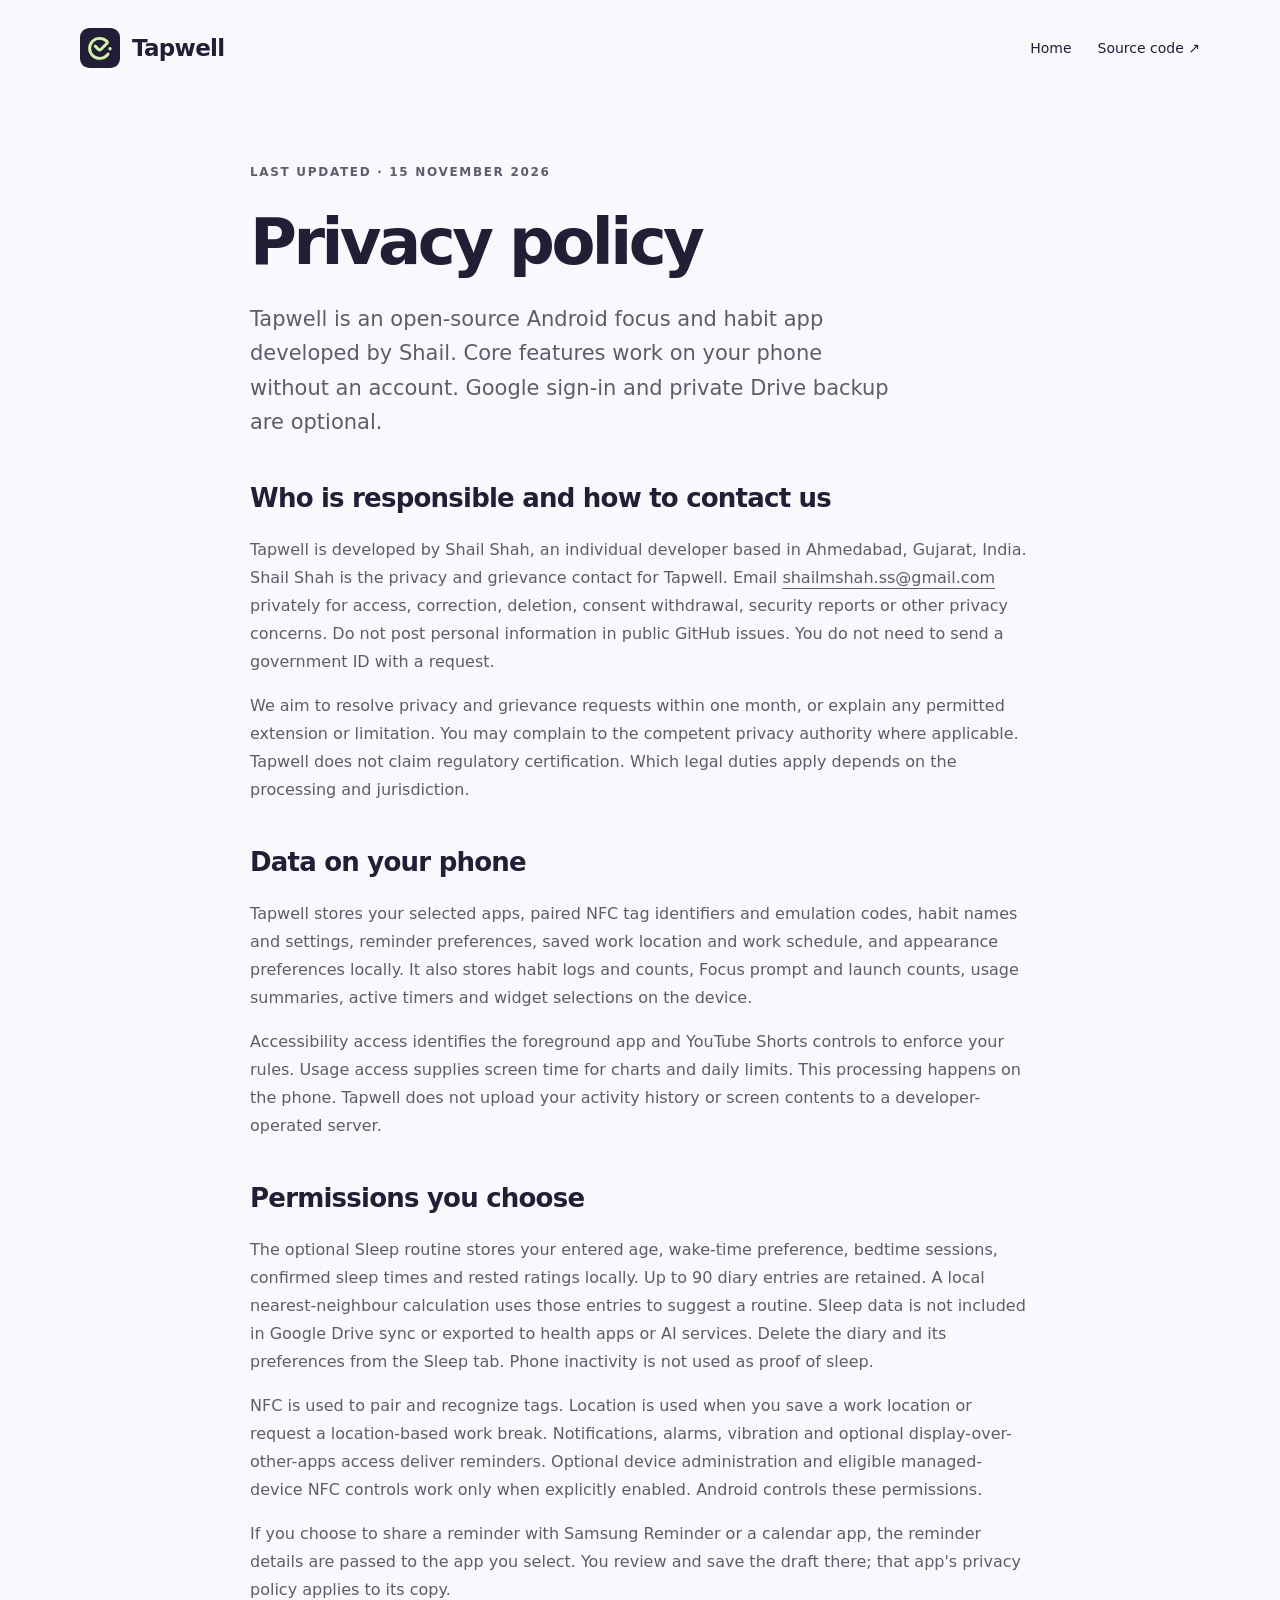
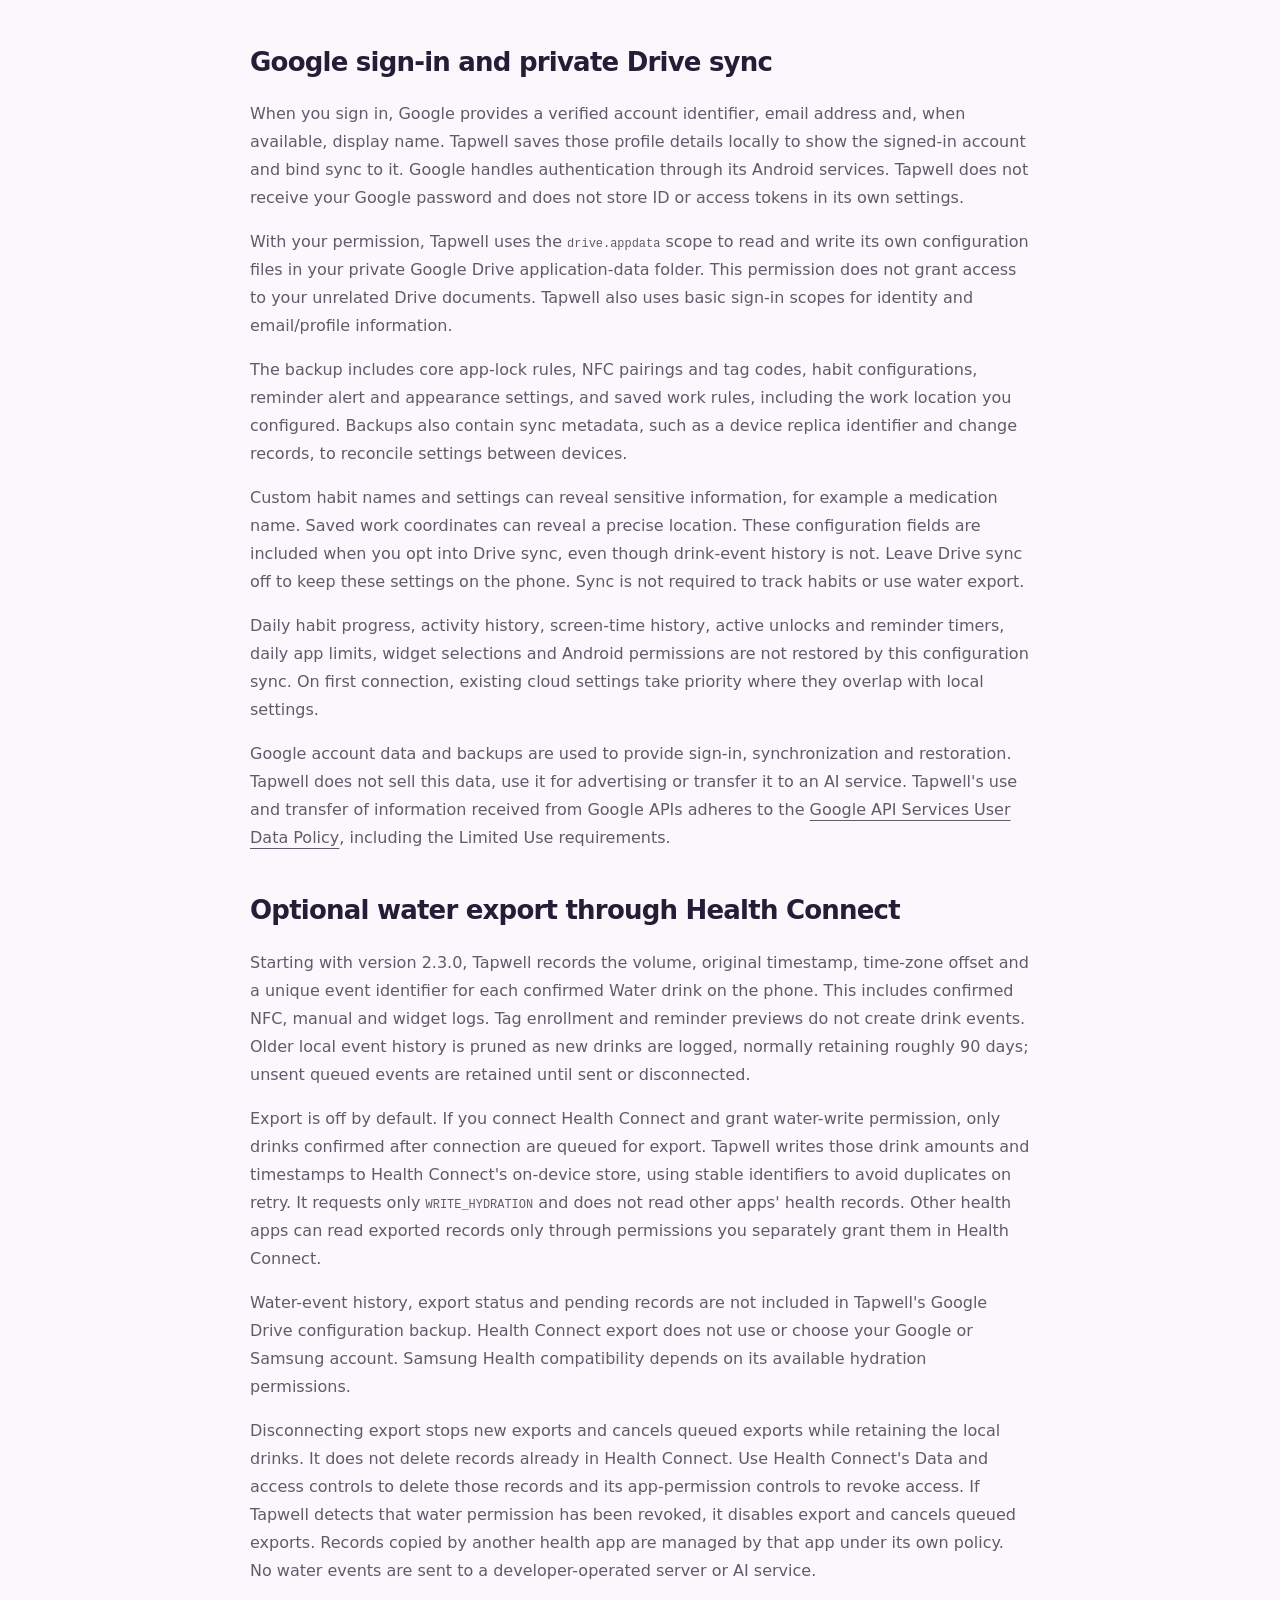
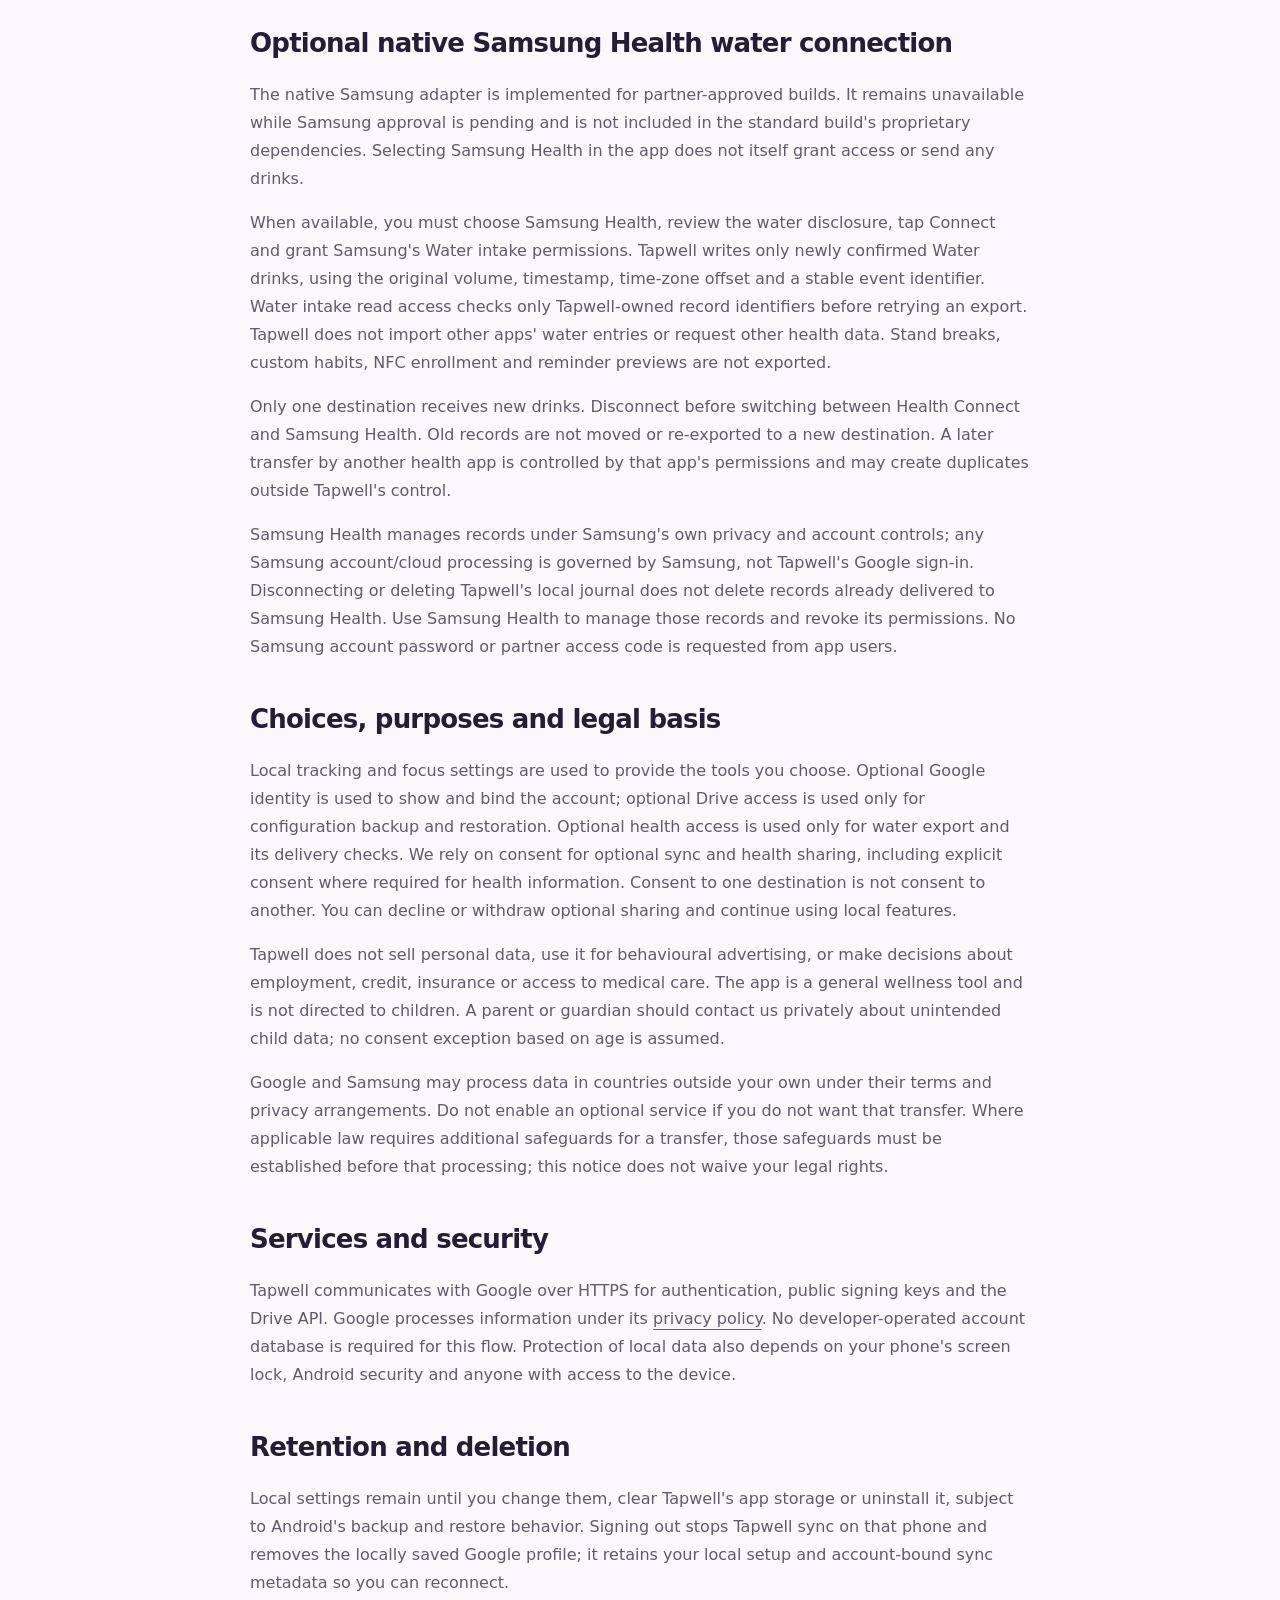
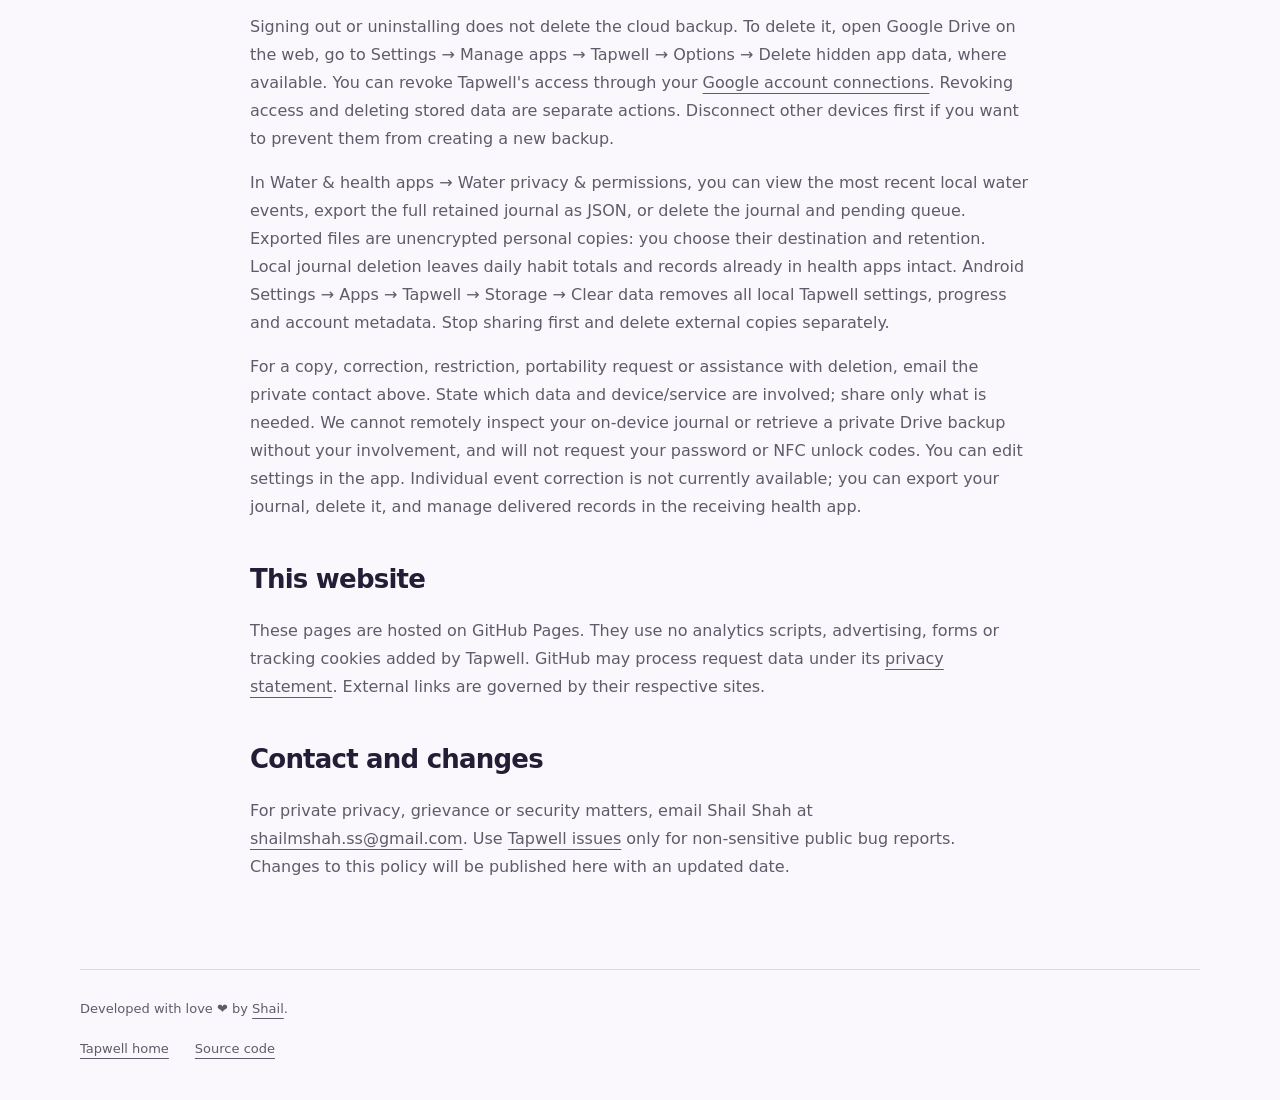
==== commit 0d126b11: "Add local sleep routine and personalised diary suggestions" ====
--- a/docs/privacy.html
+++ b/docs/privacy.html
@@ -11,7 +11,7 @@
 <body>
   <header><a class="brand" href="./"><img src="tapwell.svg" width="40" height="40" alt="">Tapwell</a><nav aria-label="Main"><a href="./">Home</a><a href="https://github.com/Shail9802/Tapwell">Source code ↗</a></nav></header>
   <main class="policy">
-    <p class="eyebrow">Last updated · 12 November 2026</p>
+    <p class="eyebrow">Last updated · 15 November 2026</p>
     <h1>Privacy policy</h1>
     <p class="lead">Tapwell is an open-source Android focus and habit app developed by Shail. Core features work on your phone without an account. Google sign-in and private Drive backup are optional.</p>
     <h2>Who is responsible and how to contact us</h2>
@@ -21,6 +21,7 @@
     <p>Tapwell stores your selected apps, paired NFC tag identifiers and emulation codes, habit names and settings, reminder preferences, saved work location and work schedule, and appearance preferences locally. It also stores habit logs and counts, Focus prompt and launch counts, usage summaries, active timers and widget selections on the device.</p>
     <p>Accessibility access identifies the foreground app and YouTube Shorts controls to enforce your rules. Usage access supplies screen time for charts and daily limits. This processing happens on the phone. Tapwell does not upload your activity history or screen contents to a developer-operated server.</p>
     <h2>Permissions you choose</h2>
+    <p>The optional Sleep routine stores your entered age, wake-time preference, bedtime sessions, confirmed sleep times and rested ratings locally. Up to 90 diary entries are retained. A local nearest-neighbour calculation uses those entries to suggest a routine. Sleep data is not included in Google Drive sync or exported to health apps or AI services. Delete the diary and its preferences from the Sleep tab. Phone inactivity is not used as proof of sleep.</p>
     <p>NFC is used to pair and recognize tags. Location is used when you save a work location or request a location-based work break. Notifications, alarms, vibration and optional display-over-other-apps access deliver reminders. Optional device administration and eligible managed-device NFC controls work only when explicitly enabled. Android controls these permissions.</p>
     <p>If you choose to share a reminder with Samsung Reminder or a calendar app, the reminder details are passed to the app you select. You review and save the draft there; that app's privacy policy applies to its copy.</p>
     <h2>Google sign-in and private Drive sync</h2>
